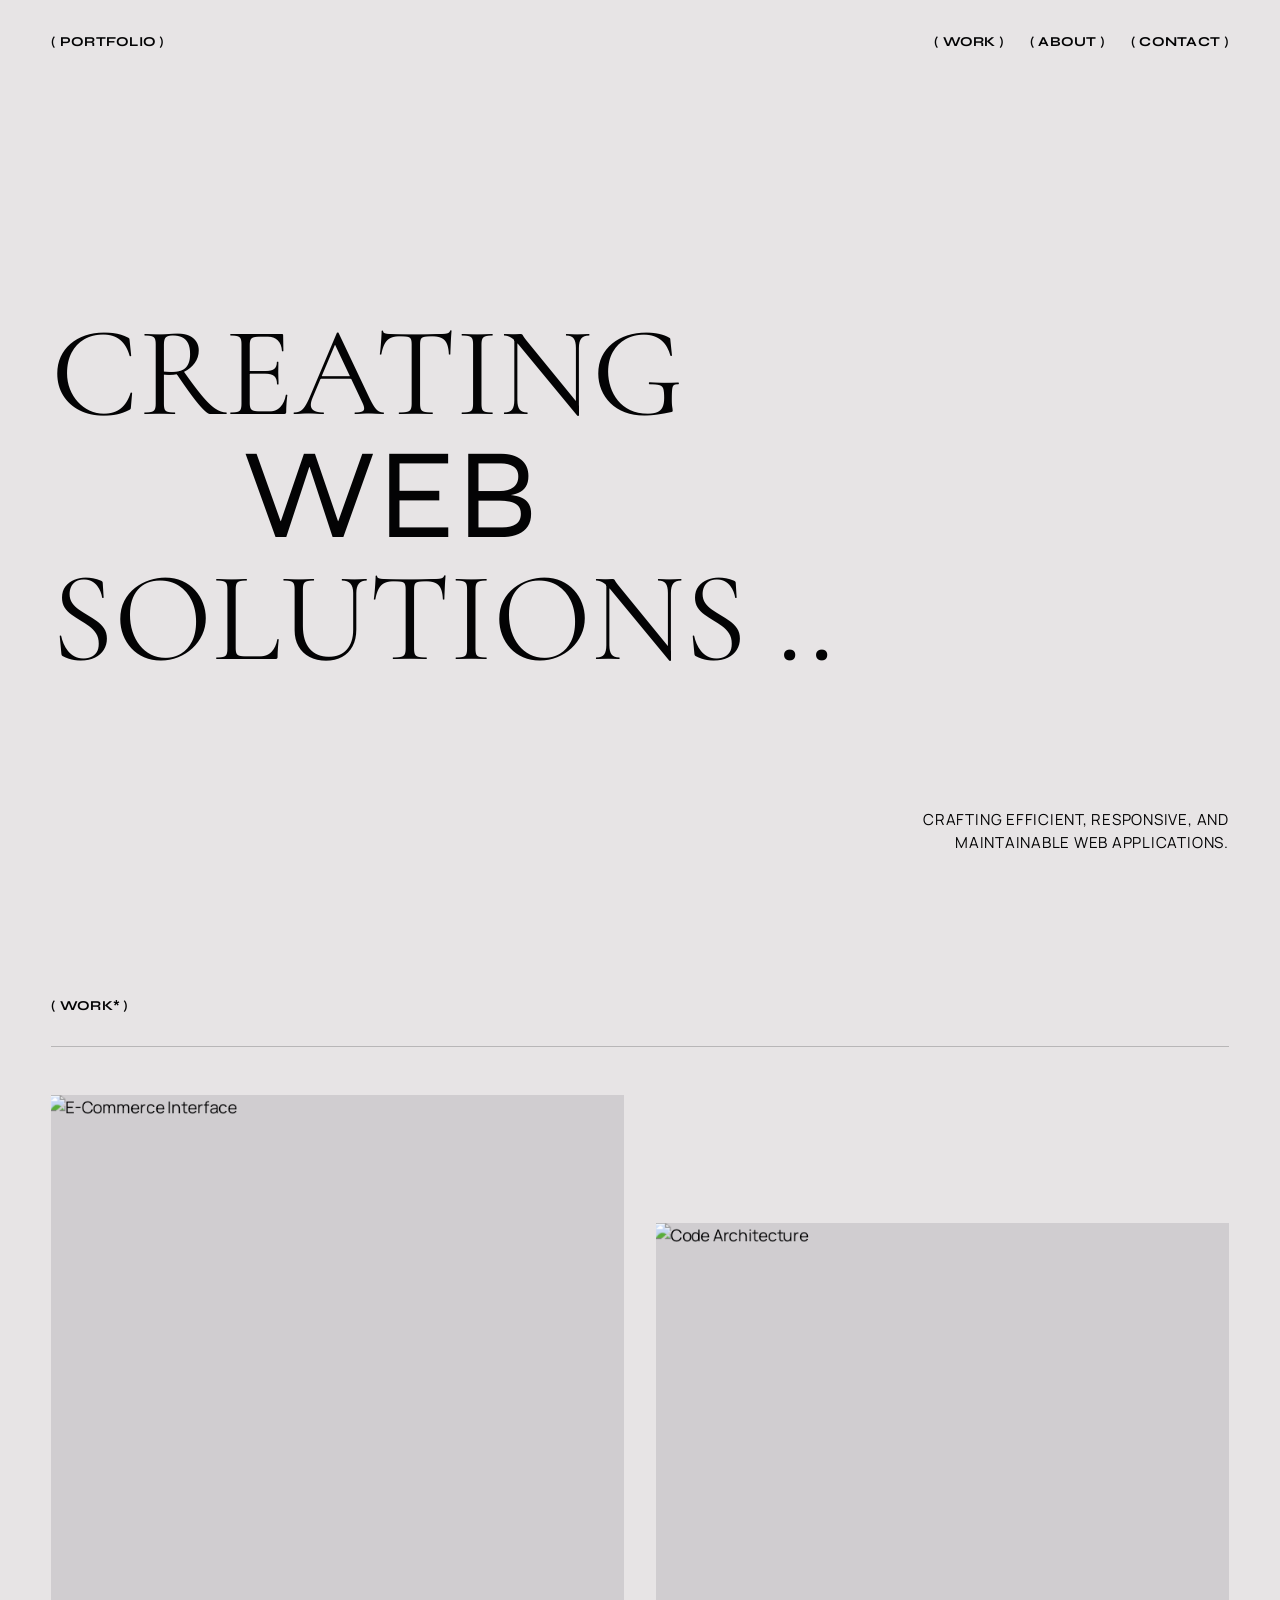
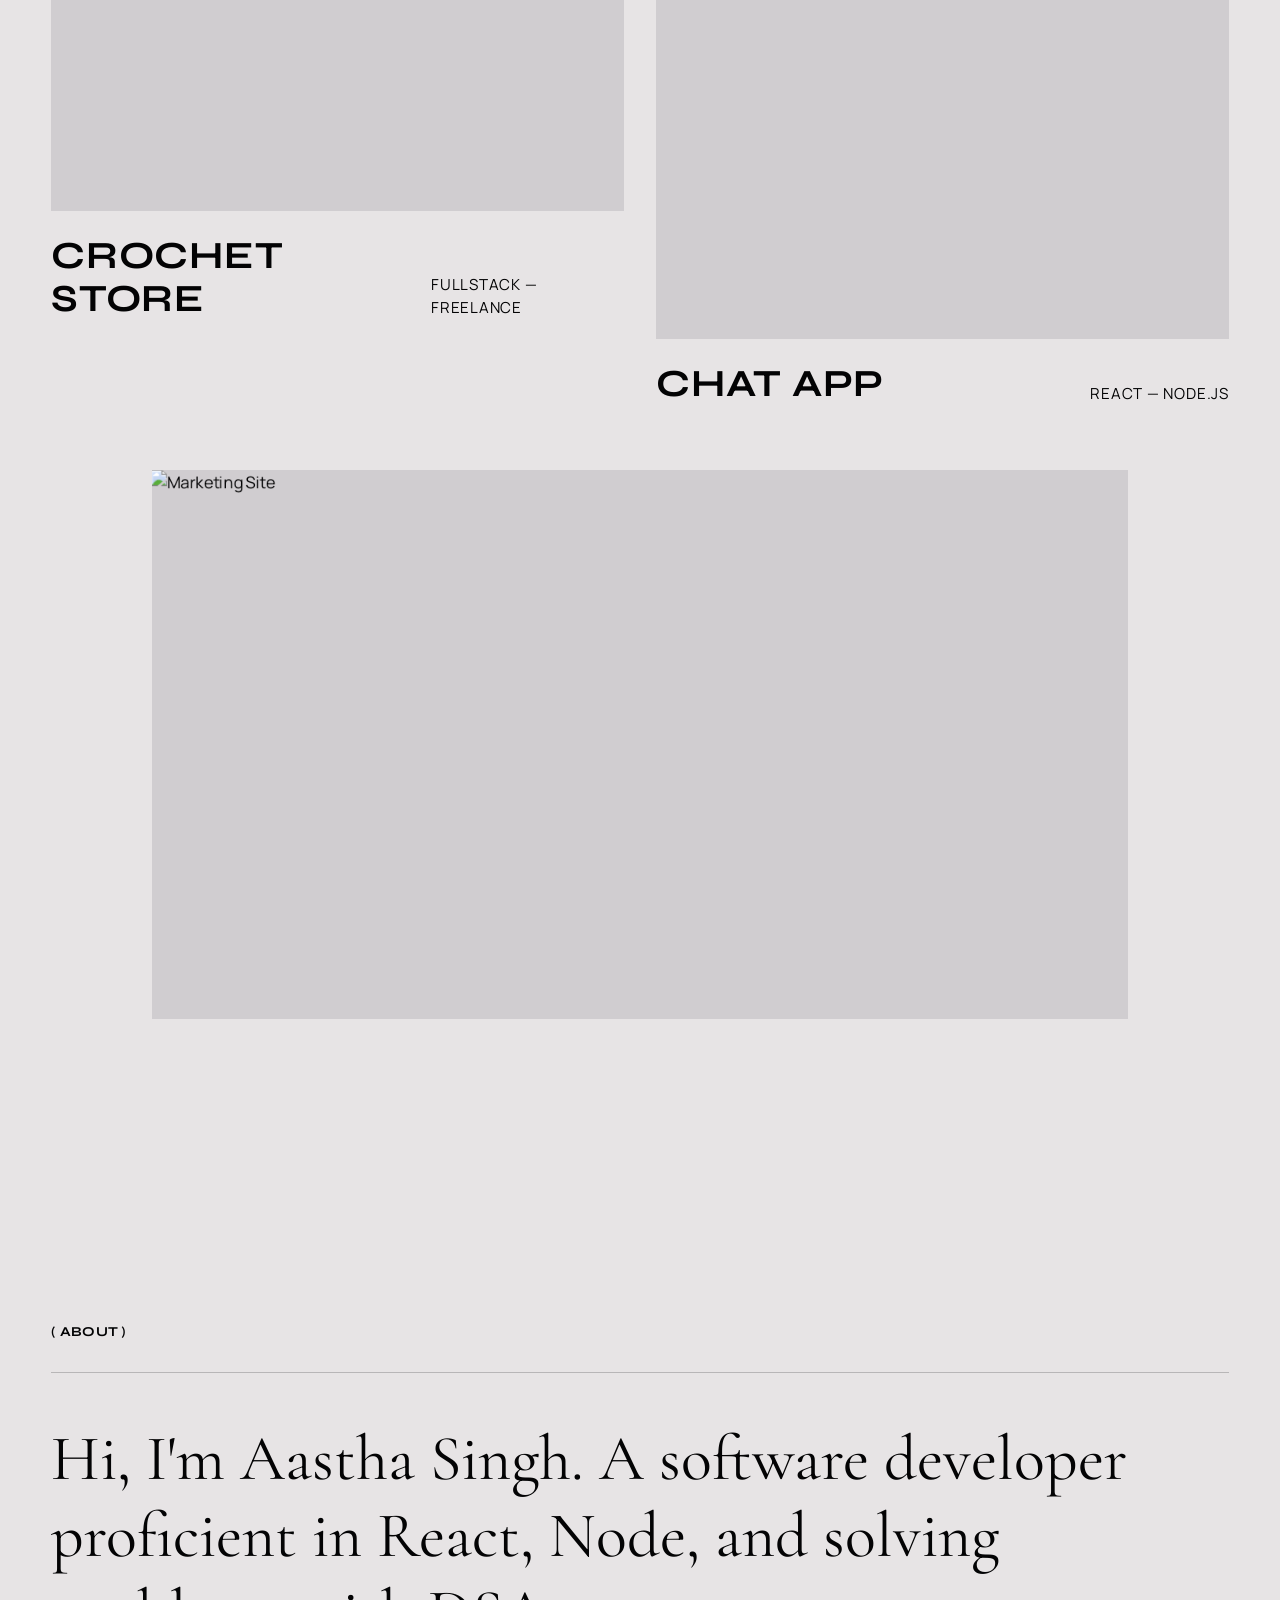
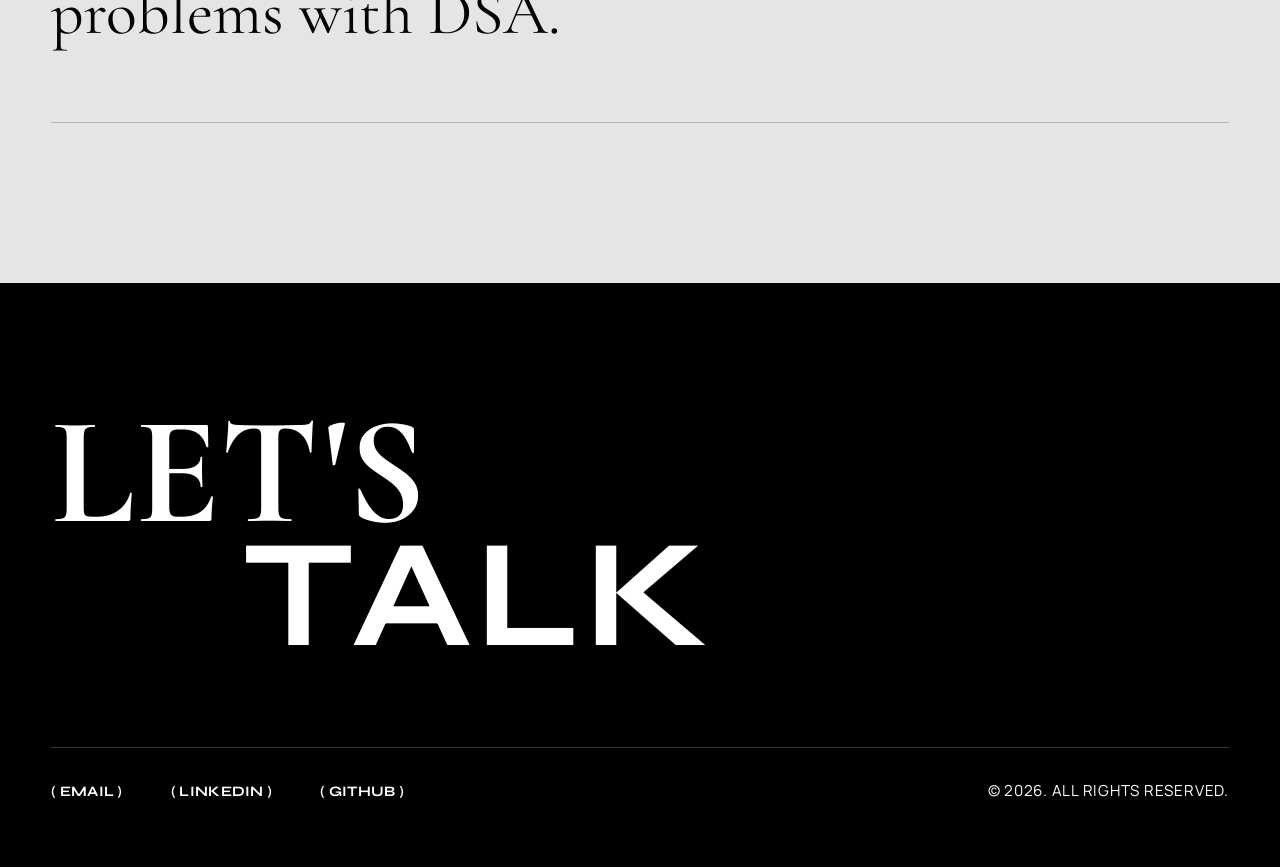
==== index.html @ 46fe4747 "initial commit" ====
<!DOCTYPE html>
<html lang="en">
<head>
    <meta charset="UTF-8">
    <meta name="viewport" content="width=device-width, initial-scale=1.0">
    <meta name="description" content="A premium, robust portfolio experience">
    <title>Portfolio | Premium Design</title>
    <!-- Google Fonts: Curated to match the editorial references -->
    <link rel="preconnect" href="https://fonts.googleapis.com">
    <link rel="preconnect" href="https://fonts.gstatic.com" crossorigin>
    <link href="https://fonts.googleapis.com/css2?family=Cormorant+Garamond:ital,wght@0,400;0,600;1,400&family=Manrope:wght@300;400;500&family=Syne:wght@600;700;800&display=swap" rel="stylesheet">
    <!-- Main Styles -->
    <link rel="stylesheet" href="styles.css">
</head>
<body>
    <!-- Hover Background Video -->
    <video class="hover-video" src="Background.mp4" autoplay loop muted playsinline></video>

    <!-- Splash Screen Animation -->
    <div class="splash-screen" id="splash">
        <div class="splash-logo"></div>
    </div>
    
    <div class="smooth-scroll-wrapper">
        <header class="navbar">
            <a href="#" class="nav-brand sans">( PORTFOLIO )</a>
            <nav class="nav-links">
                <a href="#work" class="nav-link sans">( WORK )</a>
                <a href="#about" class="nav-link sans">( ABOUT )</a>
                <a href="#contact" class="nav-link sans">( CONTACT )</a>
            </nav>
        </header>

        <main>
            <!-- Hero Section -->
            <section class="hero section">
                <h1 class="hero-title">
                    <span class="clip-container"><span class="clip-up serif">CREATING</span></span>
                    <span class="clip-container indent"><span class="clip-up sans">WEB</span></span>
                    <span class="clip-container"><span class="clip-up serif">SOLUTIONS ..</span></span>
                </h1>
                <div class="hero-sub clip-container">
                    <p class="clip-up body-text">CRAFTING EFFICIENT, RESPONSIVE, AND MAINTAINABLE WEB APPLICATIONS.</p>
                </div>
            </section>

            <!-- Work Section -->
            <section id="work" class="section work">
                <div class="section-top border-bottom">
                    <div class="section-label sans clip-container"><span class="clip-up">( WORK* )</span></div>
                </div>
                
                <div class="projects-grid">
                    <!-- Project 1 -->
                    <article class="project-card">
                        <div class="project-img-wrapper zoom-container">
                            <img src="https://images.unsplash.com/photo-1498050108023-c5249f4df085?auto=format&fit=crop&q=80&w=1200" alt="E-Commerce Interface" class="zoom-image">
                        </div>
                        <div class="project-info">
                            <h3 class="project-title sans clip-container"><span class="clip-up">CROCHET STORE</span></h3>
                            <p class="project-roles body-text clip-container"><span class="clip-up">FULLSTACK — FREELANCE</span></p>
                        </div>
                    </article>
                    
                    <!-- Project 2 -->
                    <article class="project-card offset">
                        <div class="project-img-wrapper zoom-container">
                            <img src="https://images.unsplash.com/photo-1555066931-4365d14bab8c?auto=format&fit=crop&q=80&w=1200" alt="Code Architecture" class="zoom-image">
                        </div>
                        <div class="project-info">
                            <h3 class="project-title sans clip-container"><span class="clip-up">CHAT APP</span></h3>
                            <p class="project-roles body-text clip-container"><span class="clip-up">REACT — NODE.JS</span></p>
                        </div>
                    </article>

                    <!-- Project 3 -->
                    <article class="project-card full-width">
                        <div class="project-img-wrapper zoom-container">
                            <img src="https://images.unsplash.com/photo-1517694712202-14dd9538aa97?auto=format&fit=crop&q=80&w=2000" alt="Marketing Site" class="zoom-image">
                        </div>
                        <div class="project-info">
                            <h3 class="project-title sans clip-container"><span class="clip-up">DSA VISUALIZER</span></h3>
                            <p class="project-roles body-text clip-container"><span class="clip-up">REACT — ALGORITHMS</span></p>
                        </div>
                    </article>
                </div>
            </section>
            
            <!-- About Section -->
            <section id="about" class="section about">
                <div class="section-top border-bottom">
                    <div class="section-label sans clip-container"><span class="clip-up">( ABOUT )</span></div>
                </div>
                <div class="about-content">
                    <div class="clip-container" style="display: block; overflow: hidden; max-width: 100%;">
                        <h2 class="about-text serif clip-up" style="display: block; line-height: 1.2; padding-right: 0.1em; padding-bottom: 0.1em; box-sizing: content-box;">
                            Hi, I'm Aastha Singh. A software developer proficient in React, Node, and solving problems with DSA.
                        </h2>
                    </div>
                    <hr class="split-line">
                </div>
            </section>
        </main>

        <!-- Footer Section -->
        <footer id="contact" class="footer">
            <div class="footer-top">
                <h2 class="footer-title serif clip-container">
                    <span class="clip-up">LET'S</span>
                </h2>
                <h2 class="footer-title sans indent clip-container">
                    <span class="clip-up">TALK</span>
                </h2>
            </div>
            
            <div class="footer-bottom">
                <div class="footer-links">
                    <a href="mailto:singhaastha456@gmail.com" class="footer-link sans">( EMAIL )</a>
                    <a href="https://linkedin.com/in/aastha70203" class="footer-link sans">( LINKEDIN )</a>
                    <a href="https://github.com/aastha70203" class="footer-link sans">( GITHUB )</a>
                </div>
                <p class="footer-copy body-text">© 2026. ALL RIGHTS RESERVED.</p>
            </div>
        </footer>
    </div>

    <!-- Main JavaScript -->
    <script src="script.js"></script>
</body>
</html>
---- styles.css ----
/* ---------- DESIGN SYSTEM & TOKENS ---------- */
:root {
    /* Colors */
    --bg-primary: #E7E4E5;    /* Warm off-white */
    --fg-primary: #030304;    /* Nearly black */
    --bg-contrast: #000000;   /* Pure black for splash and footer */
    --fg-contrast: #FFFFFF;   /* Pure white */
    --border-color: rgba(3, 3, 4, 0.2);
    --border-light: rgba(255, 255, 255, 0.2);

    /* Fonts */
    --font-serif: 'Cormorant Garamond', serif;
    --font-sans: 'Syne', sans-serif;
    --font-body: 'Manrope', sans-serif;

    /* Timing */
    --ease-out-expo: cubic-bezier(0.16, 1, 0.3, 1);
    --ease-in-out-cubic: cubic-bezier(0.65, 0, 0.35, 1);
    
    /* Layout */
    --padding-global: 4vw;
}

/* ---------- RESET & BASE ---------- */
* {
    margin: 0;
    padding: 0;
    box-sizing: border-box;
}

body {
    background-color: var(--bg-primary);
    color: var(--fg-primary);
    font-family: var(--font-body);
    font-size: 16px;
    line-height: 1.5;
    overflow-x: hidden;
    -webkit-font-smoothing: antialiased;
    -moz-osx-font-smoothing: grayscale;
    transition: background-color 0.6s var(--ease-out-expo), color 0.6s var(--ease-out-expo);
}

/* Dark Mode interaction on Hero hover */
body.is-hovering-hero {
    background-color: var(--bg-contrast);
    color: var(--fg-contrast);
}

.hover-video {
    position: fixed;
    top: 0;
    left: 0;
    width: 100vw;
    height: 100vh;
    object-fit: cover;
    z-index: 0;
    opacity: 0;
    transition: opacity 0.4s var(--ease-out-expo);
    pointer-events: none;
}

body.is-hovering-hero .hover-video {
    opacity: 0.6;
}

.smooth-scroll-wrapper {
    position: relative;
    z-index: 10;
}

/* Typography Classes */
.serif { font-family: var(--font-serif); }
.sans { font-family: var(--font-sans); text-transform: uppercase; letter-spacing: 0.02em; }
.body-text { font-family: var(--font-body); font-weight: 400; font-size: 0.95rem; text-transform: uppercase; letter-spacing: 0.05em; }

a {
    color: inherit;
    text-decoration: none;
    transition: opacity 0.3s var(--ease-out-expo);
}

a:hover {
    opacity: 0.6;
}

/* ---------- UTILITIES ---------- */
.section {
    padding: 6rem var(--padding-global);
}

.border-bottom {
    border-bottom: 1px solid var(--border-color);
    padding-bottom: 1.5rem;
    margin-bottom: 3rem;
}

.indent {
    margin-left: 15vw;
}

/* ---------- SPLASH SCREEN ---------- */
.splash-screen {
    position: fixed;
    top: 0; left: 0; width: 100%; height: 100vh;
    background-color: var(--bg-contrast);
    z-index: 9999;
    display: flex;
    justify-content: center;
    align-items: center;
    transition: transform 1.2s var(--ease-in-out-cubic);
}

.splash-screen.is-hidden {
    transform: translateY(-100%);
}

.splash-logo {
    width: 80px;
    height: 80px;
    border: 2px solid var(--fg-contrast);
    border-radius: 50%;
    animation: rotate 2s linear infinite;
    opacity: 0.5;
}

@keyframes rotate {
    0% { transform: scale(0.9) rotate(0deg); }
    50% { transform: scale(1.1) rotate(180deg); }
    100% { transform: scale(0.9) rotate(360deg); }
}


/* ---------- NAVIGATION ---------- */
.navbar {
    position: fixed;
    top: 0; left: 0; width: 100%;
    padding: 2rem var(--padding-global);
    display: flex;
    justify-content: space-between;
    align-items: center;
    z-index: 100;
    color: var(--fg-primary);
    transition: color 0.6s var(--ease-out-expo);
}

body.is-hovering-hero .navbar {
    color: var(--fg-contrast);
}

.nav-links {
    display: flex;
    gap: 2vw;
}

.nav-link, .nav-brand {
    font-size: 0.85rem;
    font-weight: 700;
}


/* ---------- HERO SECTION ---------- */
.hero {
    min-height: 100vh;
    display: flex;
    flex-direction: column;
    justify-content: center;
    padding-top: 20vh;
    position: relative;
}

.hero-title {
    font-size: clamp(3rem, 10vw, 9rem);
    line-height: 0.9;
    font-weight: 400;
    display: flex;
    flex-direction: column;
}

.hero .hero-sub {
    position: absolute;
    bottom: 5vh;
    right: var(--padding-global);
    max-width: 350px;
    text-align: right;
}

/* ---------- WORK SECTION ---------- */
.section-label {
    font-size: 0.85rem;
    font-weight: 700;
}

.projects-grid {
    display: grid;
    grid-template-columns: repeat(12, 1fr);
    gap: 4rem 2rem;
}

.project-card {
    grid-column: span 12;
}

@media (min-width: 768px) {
    .project-card { grid-column: span 6; }
    .project-card.offset { grid-column: 7 / -1; margin-top: 8rem; }
    .project-card.full-width { grid-column: 2 / -2; }
}

.project-img-wrapper {
    width: 100%;
    overflow: hidden;
    margin-bottom: 1.5rem;
    aspect-ratio: 4/5;
}

.project-card.full-width .project-img-wrapper {
    aspect-ratio: 16/9;
}

.project-info {
    display: flex;
    justify-content: space-between;
    align-items: flex-end;
}

.project-title {
    font-size: clamp(1.5rem, 3vw, 2.5rem);
    font-weight: 700;
    line-height: 1.1;
}

/* ---------- ABOUT SECTION ---------- */
.about {
    margin-top: 5vh;
}

.about-text {
    font-size: clamp(2rem, 5vw, 4.5rem);
    line-height: 1.1;
    font-weight: 400;
}

.split-line {
    border: none;
    border-top: 1px solid var(--border-color);
    margin: 4rem 0;
}


/* ---------- FOOTER SECTION ---------- */
.footer {
    background-color: var(--bg-contrast);
    color: var(--fg-contrast);
    padding: 8rem var(--padding-global) 4rem var(--padding-global);
    display: flex;
    flex-direction: column;
    gap: 10vh;
}

.footer-top {
    display: flex;
    flex-direction: column;
}

.footer-title {
    font-size: clamp(4rem, 12vw, 12rem);
    line-height: 0.8;
}

.footer-bottom {
    display: flex;
    justify-content: space-between;
    align-items: flex-end;
    border-top: 1px solid var(--border-light);
    padding-top: 2rem;
}

.footer-links {
    display: flex;
    flex-direction: column;
    gap: 1rem;
}

.footer-link {
    font-weight: 700;
    font-size: 0.9rem;
}

@media (min-width: 768px) {
    .footer-links { flex-direction: row; gap: 3rem; }
}


/* ---------- ANIMATIONS & TRANSITIONS (CLIP UP & ZOOM) ---------- */

/* Container masking for text reveal */
.clip-container {
    overflow: hidden;
    position: relative;
    display: inline-block;
}

/* The element that transforms up */
.clip-up {
    display: inline-block;
    transform: translateY(110%) rotate(2deg);
    transform-origin: top left;
    transition: transform 1s var(--ease-out-expo), opacity 1s var(--ease-out-expo);
    opacity: 0;
}

.clip-container.is-visible .clip-up,
.is-visible .clip-up {
    transform: translateY(0) rotate(0);
    opacity: 1;
}

/* Staggering delays for grouped clip-ups */
.clip-container:nth-child(2) .clip-up { transition-delay: 0.1s; }
.clip-container:nth-child(3) .clip-up { transition-delay: 0.2s; }
.clip-container:nth-child(4) .clip-up { transition-delay: 0.3s; }

/* Zoom wrapper for images */
.zoom-container {
    overflow: hidden;
    background-color: #d0cdd0;
}

.zoom-image {
    width: 100%;
    height: 100%;
    object-fit: cover;
    transform: scale(1.3);
    transition: transform 1.5s var(--ease-out-expo);
    will-change: transform;
}

.zoom-container.is-visible .zoom-image {
    transform: scale(1.02); /* Slight scale remains */
}

/* Hover effects */
.project-card:hover .zoom-image {
    transform: scale(1.08);
}
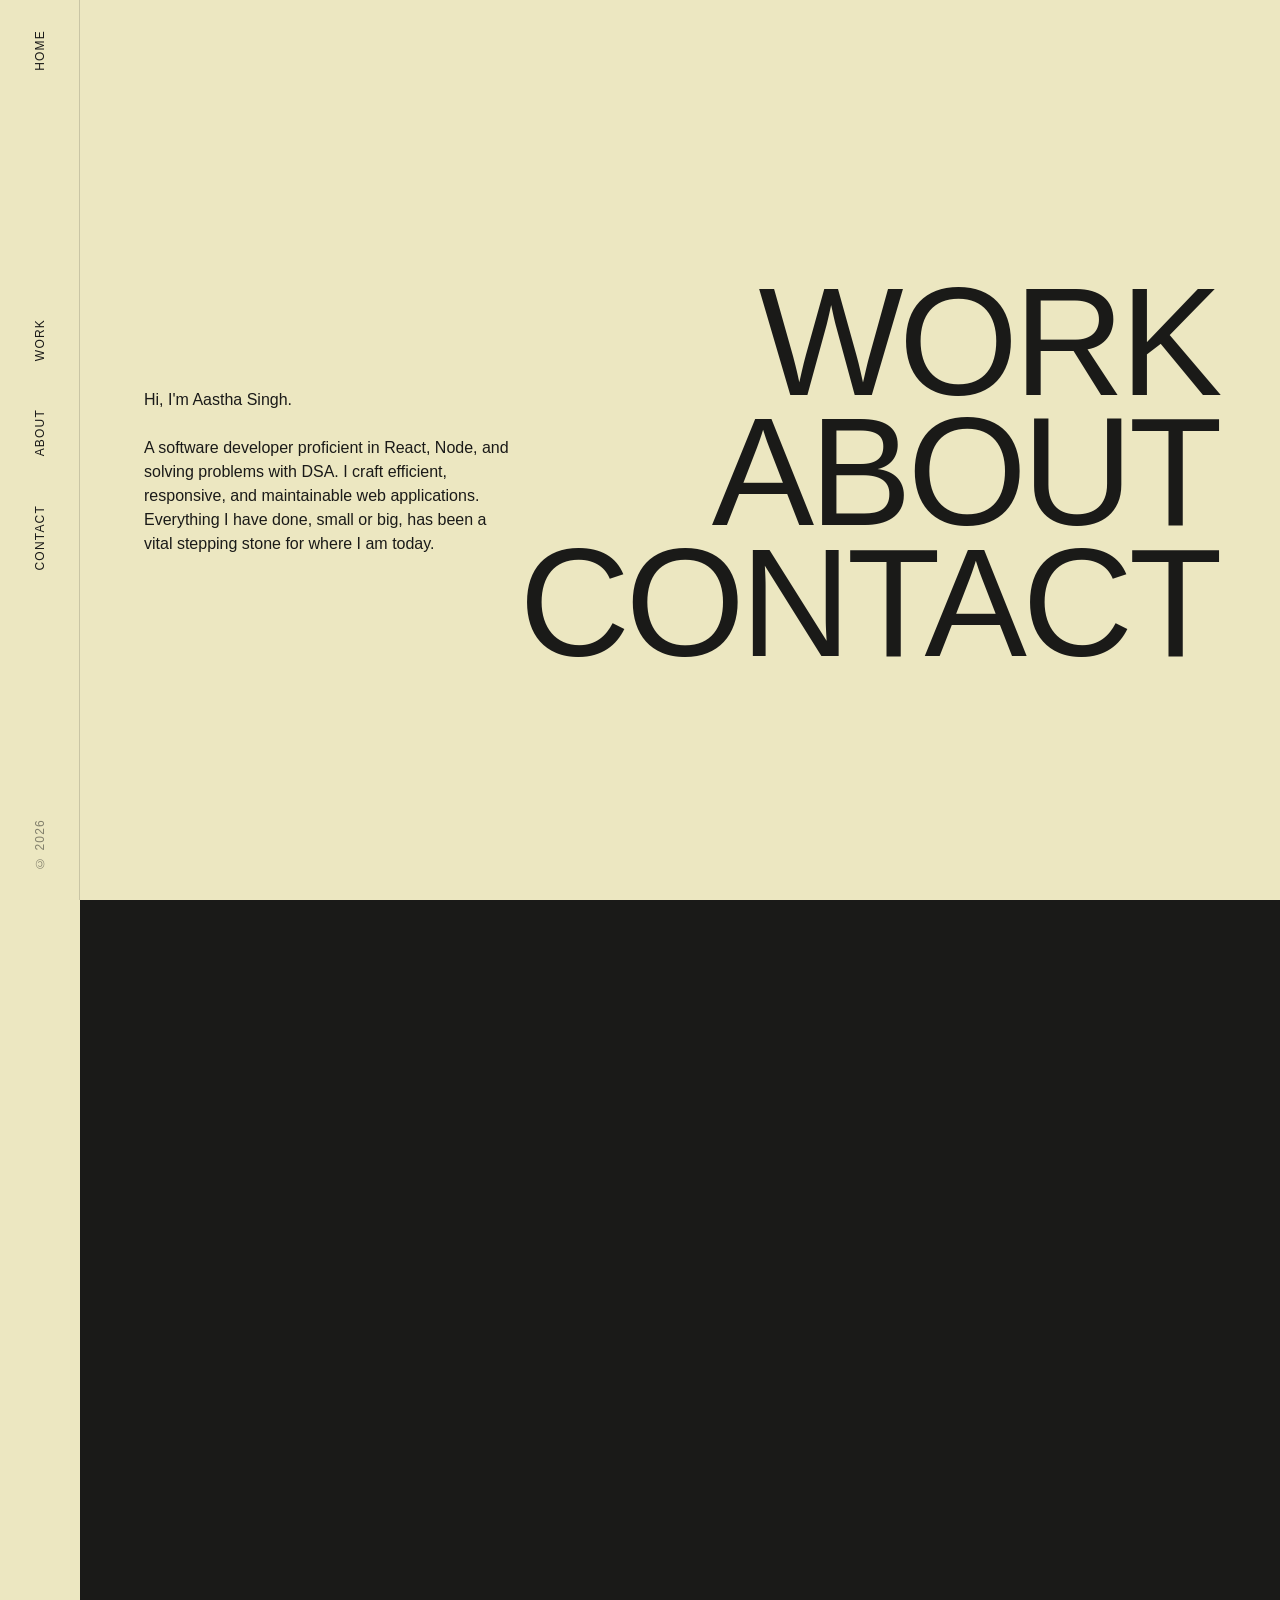
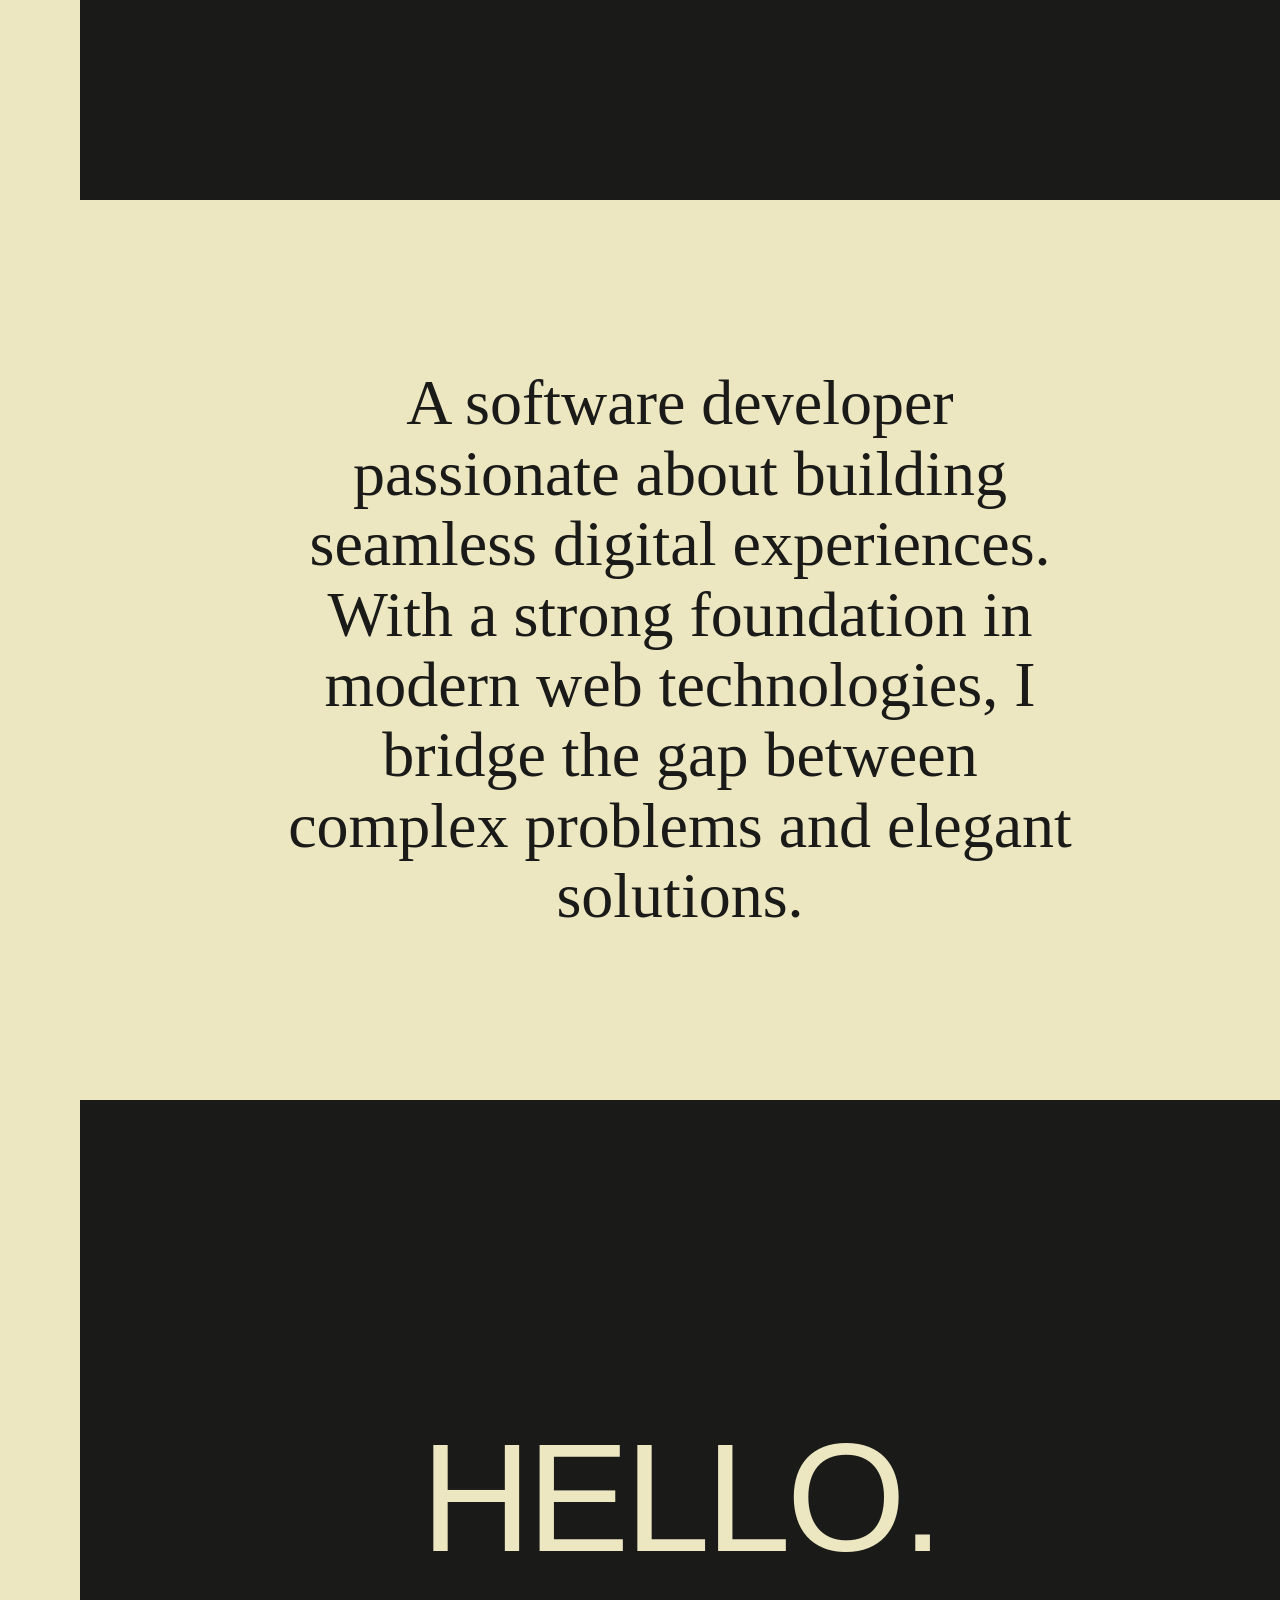
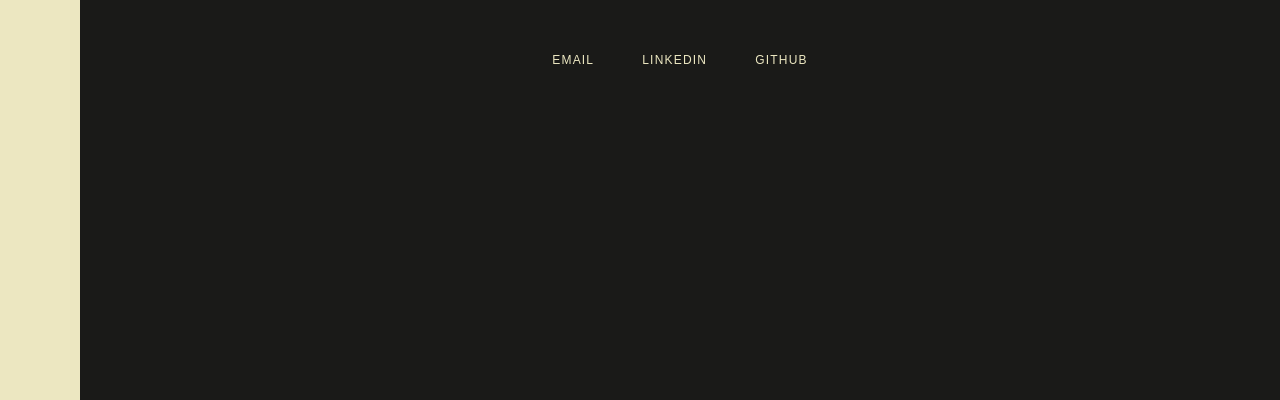
==== commit 3e179349: "entire ui/ux change" ====
--- a/index.html
+++ b/index.html
@@ -3,125 +3,108 @@
 <head>
     <meta charset="UTF-8">
     <meta name="viewport" content="width=device-width, initial-scale=1.0">
-    <meta name="description" content="A premium, robust portfolio experience">
-    <title>Portfolio | Premium Design</title>
-    <!-- Google Fonts: Curated to match the editorial references -->
-    <link rel="preconnect" href="https://fonts.googleapis.com">
-    <link rel="preconnect" href="https://fonts.gstatic.com" crossorigin>
-    <link href="https://fonts.googleapis.com/css2?family=Cormorant+Garamond:ital,wght@0,400;0,600;1,400&family=Manrope:wght@300;400;500&family=Syne:wght@600;700;800&display=swap" rel="stylesheet">
-    <!-- Main Styles -->
+    <meta name="description" content="Portfolio of Aastha Singh">
+    <title>Aastha Singh | Portfolio</title>
     <link rel="stylesheet" href="styles.css">
 </head>
 <body>
-    <!-- Hover Background Video -->
-    <video class="hover-video" src="Background.mp4" autoplay loop muted playsinline></video>
 
-    <!-- Splash Screen Animation -->
-    <div class="splash-screen" id="splash">
-        <div class="splash-logo"></div>
-    </div>
-    
-    <div class="smooth-scroll-wrapper">
-        <header class="navbar">
-            <a href="#" class="nav-brand sans">( PORTFOLIO )</a>
-            <nav class="nav-links">
-                <a href="#work" class="nav-link sans">( WORK )</a>
-                <a href="#about" class="nav-link sans">( ABOUT )</a>
-                <a href="#contact" class="nav-link sans">( CONTACT )</a>
-            </nav>
-        </header>
+    <!-- Persistent Vertical Sidebar -->
+    <aside class="sidebar">
+        <div class="sidebar-brand text-sans text-sub">
+            <a href="index.html">HOME</a>
+        </div>
+        <nav class="sidebar-nav">
+            <a href="#work" class="sidebar-link text-sans text-sub">WORK</a>
+            <a href="#about" class="sidebar-link text-sans text-sub">ABOUT</a>
+            <a href="#contact" class="sidebar-link text-sans text-sub">CONTACT</a>
+        </nav>
+        <div class="sidebar-bottom text-sans text-sub">
+            © 2026
+        </div>
+    </aside>
 
-        <main>
-            <!-- Hero Section -->
-            <section class="hero section">
-                <h1 class="hero-title">
-                    <span class="clip-container"><span class="clip-up serif">CREATING</span></span>
-                    <span class="clip-container indent"><span class="clip-up sans">WEB</span></span>
-                    <span class="clip-container"><span class="clip-up serif">SOLUTIONS ..</span></span>
-                </h1>
-                <div class="hero-sub clip-container">
-                    <p class="clip-up body-text">CRAFTING EFFICIENT, RESPONSIVE, AND MAINTAINABLE WEB APPLICATIONS.</p>
+    <!-- Main Content wrapper -->
+    <div class="main-content">
+        
+        <!-- Intro Hero Section -->
+        <main id="home" class="section">
+            <div class="split-layout">
+                <div class="split-left">
+                    <p class="text-sans text-body animate-enter delay-3">
+                        Hi, I'm Aastha Singh.<br><br>
+                        A software developer proficient in React, Node, and solving problems with DSA. I craft efficient, responsive, and maintainable web applications. Everything I have done, small or big, has been a vital stepping stone for where I am today.
+                    </p>
                 </div>
-            </section>
-
-            <!-- Work Section -->
-            <section id="work" class="section work">
-                <div class="section-top border-bottom">
-                    <div class="section-label sans clip-container"><span class="clip-up">( WORK* )</span></div>
+                <div class="split-right">
+                    <!-- Nav links as huge serif words with italic hover effect -->
+                    <a href="#work" class="hover-italic-container text-serif text-massive animate-enter">
+                        <span class="italic-target">WORK</span>
+                    </a>
+                    <a href="#about" class="hover-italic-container text-serif text-massive animate-enter delay-1">
+                        <span class="italic-target">ABOUT</span>
+                    </a>
+                    <a href="#contact" class="hover-italic-container text-serif text-massive animate-enter delay-2">
+                        <span class="italic-target">CONTACT</span>
+                    </a>
                 </div>
-                
-                <div class="projects-grid">
-                    <!-- Project 1 -->
-                    <article class="project-card">
-                        <div class="project-img-wrapper zoom-container">
-                            <img src="https://images.unsplash.com/photo-1498050108023-c5249f4df085?auto=format&fit=crop&q=80&w=1200" alt="E-Commerce Interface" class="zoom-image">
-                        </div>
-                        <div class="project-info">
-                            <h3 class="project-title sans clip-container"><span class="clip-up">CROCHET STORE</span></h3>
-                            <p class="project-roles body-text clip-container"><span class="clip-up">FULLSTACK — FREELANCE</span></p>
-                        </div>
-                    </article>
-                    
-                    <!-- Project 2 -->
-                    <article class="project-card offset">
-                        <div class="project-img-wrapper zoom-container">
-                            <img src="https://images.unsplash.com/photo-1555066931-4365d14bab8c?auto=format&fit=crop&q=80&w=1200" alt="Code Architecture" class="zoom-image">
-                        </div>
-                        <div class="project-info">
-                            <h3 class="project-title sans clip-container"><span class="clip-up">CHAT APP</span></h3>
-                            <p class="project-roles body-text clip-container"><span class="clip-up">REACT — NODE.JS</span></p>
-                        </div>
-                    </article>
-
-                    <!-- Project 3 -->
-                    <article class="project-card full-width">
-                        <div class="project-img-wrapper zoom-container">
-                            <img src="https://images.unsplash.com/photo-1517694712202-14dd9538aa97?auto=format&fit=crop&q=80&w=2000" alt="Marketing Site" class="zoom-image">
-                        </div>
-                        <div class="project-info">
-                            <h3 class="project-title sans clip-container"><span class="clip-up">DSA VISUALIZER</span></h3>
-                            <p class="project-roles body-text clip-container"><span class="clip-up">REACT — ALGORITHMS</span></p>
-                        </div>
-                    </article>
-                </div>
-            </section>
-            
-            <!-- About Section -->
-            <section id="about" class="section about">
-                <div class="section-top border-bottom">
-                    <div class="section-label sans clip-container"><span class="clip-up">( ABOUT )</span></div>
-                </div>
-                <div class="about-content">
-                    <div class="clip-container" style="display: block; overflow: hidden; max-width: 100%;">
-                        <h2 class="about-text serif clip-up" style="display: block; line-height: 1.2; padding-right: 0.1em; padding-bottom: 0.1em; box-sizing: content-box;">
-                            Hi, I'm Aastha Singh. A software developer proficient in React, Node, and solving problems with DSA.
-                        </h2>
-                    </div>
-                    <hr class="split-line">
-                </div>
-            </section>
+            </div>
         </main>
 
-        <!-- Footer Section -->
-        <footer id="contact" class="footer">
-            <div class="footer-top">
-                <h2 class="footer-title serif clip-container">
-                    <span class="clip-up">LET'S</span>
-                </h2>
-                <h2 class="footer-title sans indent clip-container">
-                    <span class="clip-up">TALK</span>
-                </h2>
+        <!-- Work Gallery Section (Dark ModeTriggered here via simple JS in future, or styling) -->
+        <section id="work" class="section" style="background-color: var(--bg-dark); color: var(--fg-dark);">
+            <div class="project-list">
+                
+                <article class="project-item">
+                    <a href="chat-app.html" class="project-title-link hover-italic-container">
+                        <span class="text-serif text-large italic-target">CHAT APP</span>
+                        <span class="text-sans text-sub">— REACT REAL-TIME</span>
+                    </a>
+                </article>
+
+                <article class="project-item">
+                    <a href="weather-app.html" class="project-title-link hover-italic-container">
+                        <span class="text-serif text-large italic-target">WEATHER APP</span>
+                        <span class="text-sans text-sub">— API FORECAST</span>
+                    </a>
+                </article>
+
+                <article class="project-item">
+                    <a href="dsa-visualizer.html" class="project-title-link hover-italic-container">
+                        <span class="text-serif text-large italic-target">DSA VISUALIZER</span>
+                        <span class="text-sans text-sub">— ALGORITHMS UI</span>
+                    </a>
+                </article>
+
+                <article class="project-item">
+                    <a href="ecommerce.html" class="project-title-link hover-italic-container">
+                        <span class="text-serif text-large italic-target">ECOMMERCE</span>
+                        <span class="text-sans text-sub">— FULLSTACK PORTAL</span>
+                    </a>
+                </article>
+
             </div>
-            
-            <div class="footer-bottom">
-                <div class="footer-links">
-                    <a href="mailto:singhaastha456@gmail.com" class="footer-link sans">( EMAIL )</a>
-                    <a href="https://linkedin.com/in/aastha70203" class="footer-link sans">( LINKEDIN )</a>
-                    <a href="https://github.com/aastha70203" class="footer-link sans">( GITHUB )</a>
-                </div>
-                <p class="footer-copy body-text">© 2026. ALL RIGHTS RESERVED.</p>
-            </div>
-        </footer>
+        </section>
+
+        <!-- About Section -->
+        <section id="about" class="section">
+             <div style="font-size: clamp(2rem, 5vw, 4.5rem); line-height: 1.1; font-family: var(--font-serif); max-width: 800px; margin: 0 auto; text-align: center;">
+                 A software developer passionate about building seamless digital experiences. With a strong foundation in modern web technologies, I bridge the gap between complex problems and elegant solutions.
+             </div>
+        </section>
+
+        <!-- Contact Section -->
+        <section id="contact" class="section trigger-on-scroll" style="background-color: var(--bg-dark); color: var(--fg-dark); text-align: center;">
+             <h2 class="text-serif text-massive mask-wrapper scroll-anim" style="display: block; margin-bottom: 5vh;">
+                  <span class="mask-content hover-italic-container"><span class="italic-target">HELLO.</span></span>
+             </h2>
+             <div style="display: flex; gap: 3rem; justify-content: center; margin-top: 5vh;">
+                 <a href="mailto:singhaastha456@gmail.com" class="text-sans text-sub hover-italic-container fade-up scroll-anim delay-1"><span class="italic-target">EMAIL</span></a>
+                 <a href="https://www.linkedin.com/in/aastha70203/" target="_blank" class="text-sans text-sub hover-italic-container fade-up scroll-anim delay-2"><span class="italic-target">LINKEDIN</span></a>
+                 <a href="https://github.com/aastha70203/" target="_blank" class="text-sans text-sub hover-italic-container fade-up scroll-anim delay-3"><span class="italic-target">GITHUB</span></a>
+             </div>
+        </section>
+
     </div>
 
     <!-- Main JavaScript -->
--- a/styles.css
+++ b/styles.css
@@ -1,27 +1,23 @@
-/* ---------- DESIGN SYSTEM & TOKENS ---------- */
+@import url('https://fonts.googleapis.com/css2?family=Cormorant+Garamond:ital,wght@0,300;0,400;0,500;0,600;0,700;1,300;1,400;1,500;1,600;1,700&family=Inter:wght@300;400;500;600&display=swap');
+
 :root {
-    /* Colors */
-    --bg-primary: #E7E4E5;    /* Warm off-white */
-    --fg-primary: #030304;    /* Nearly black */
-    --bg-contrast: #000000;   /* Pure black for splash and footer */
-    --fg-contrast: #FFFFFF;   /* Pure white */
-    --border-color: rgba(3, 3, 4, 0.2);
-    --border-light: rgba(255, 255, 255, 0.2);
-
-    /* Fonts */
-    --font-serif: 'Cormorant Garamond', serif;
-    --font-sans: 'Syne', sans-serif;
-    --font-body: 'Manrope', sans-serif;
-
-    /* Timing */
-    --ease-out-expo: cubic-bezier(0.16, 1, 0.3, 1);
-    --ease-in-out-cubic: cubic-bezier(0.65, 0, 0.35, 1);
+    /* Color Palette */
+    --bg-light: #ece7c1;
+    --fg-light: #1a1a18;
+    
+    --bg-dark: #1a1a18;
+    --fg-dark: #ece7c1;
+    
+    /* Typography */
+    --font-serif: 'Luimp', 'Luimp Bold', serif;
+    --font-sans: 'ITC Conduit', 'ITC Conduit Regular', sans-serif;
     
     /* Layout */
-    --padding-global: 4vw;
-}
-
-/* ---------- RESET & BASE ---------- */
+    --sidebar-width: 80px;
+    --ease-out: cubic-bezier(0.16, 1, 0.3, 1);
+}
+
+/* ---------- RESET ---------- */
 * {
     margin: 0;
     padding: 0;
@@ -29,317 +25,312 @@
 }
 
 body {
-    background-color: var(--bg-primary);
-    color: var(--fg-primary);
-    font-family: var(--font-body);
+    background-color: var(--bg-light);
+    color: var(--fg-light);
+    font-family: var(--font-sans);
     font-size: 16px;
-    line-height: 1.5;
-    overflow-x: hidden;
     -webkit-font-smoothing: antialiased;
     -moz-osx-font-smoothing: grayscale;
-    transition: background-color 0.6s var(--ease-out-expo), color 0.6s var(--ease-out-expo);
-}
-
-/* Dark Mode interaction on Hero hover */
-body.is-hovering-hero {
-    background-color: var(--bg-contrast);
-    color: var(--fg-contrast);
-}
-
-.hover-video {
+    transition: background-color 0.8s var(--ease-out), color 0.8s var(--ease-out);
+    overflow-x: hidden;
+    cursor: auto; /* Fallback */
+}
+
+/* Theme switching class */
+body.dark-mode {
+    background-color: var(--bg-dark);
+    color: var(--fg-dark);
+}
+
+/* ---------- TYPOGRAPHY UTILS ---------- */
+.font-serif { font-family: var(--font-serif); }
+.font-sans { font-family: var(--font-sans); }
+
+.text-massive {
+    font-size: clamp(3rem, 12vw, 14rem);
+    line-height: 0.85;
+    letter-spacing: -0.03em;
+    font-weight: 400;
+}
+
+.text-large {
+    font-size: clamp(2rem, 8vw, 6rem);
+    line-height: 0.9;
+    letter-spacing: -0.02em;
+    font-weight: 400;
+}
+
+.text-sub {
+    font-size: 0.75rem;
+    text-transform: uppercase;
+    letter-spacing: 0.1em;
+    font-weight: 500;
+}
+
+.text-body {
+    font-size: 1rem;
+    line-height: 1.5;
+    max-width: 45ch;
+    font-weight: 400;
+}
+
+/* The iconic italic hover effect */
+.hover-italic-container {
+    display: inline-block;
+    cursor: pointer;
+    text-decoration: none;
+    color: inherit;
+}
+
+/* Default state for the target characters */
+.hover-italic-container .italic-target {
+    font-weight: inheriting;
+    font-style: normal;
+    transition: font-style 0.3s ease, color 0.3s ease;
+}
+
+/* Hover state changes them to elegant italic */
+.hover-italic-container:hover .italic-target {
+    font-style: italic;
+    color: #888; /* Slight color shift, optional but elegant */
+}
+
+a {
+    text-decoration: none;
+    color: inherit;
+}
+
+/* ---------- SIDEBAR ---------- */
+.sidebar {
     position: fixed;
-    top: 0;
-    left: 0;
-    width: 100vw;
+    top: 0; left: 0;
+    width: var(--sidebar-width);
     height: 100vh;
-    object-fit: cover;
-    z-index: 0;
-    opacity: 0;
-    transition: opacity 0.4s var(--ease-out-expo);
-    pointer-events: none;
-}
-
-body.is-hovering-hero .hover-video {
-    opacity: 0.6;
-}
-
-.smooth-scroll-wrapper {
-    position: relative;
-    z-index: 10;
-}
-
-/* Typography Classes */
-.serif { font-family: var(--font-serif); }
-.sans { font-family: var(--font-sans); text-transform: uppercase; letter-spacing: 0.02em; }
-.body-text { font-family: var(--font-body); font-weight: 400; font-size: 0.95rem; text-transform: uppercase; letter-spacing: 0.05em; }
-
-a {
-    color: inherit;
-    text-decoration: none;
-    transition: opacity 0.3s var(--ease-out-expo);
-}
-
-a:hover {
-    opacity: 0.6;
-}
-
-/* ---------- UTILITIES ---------- */
-.section {
-    padding: 6rem var(--padding-global);
-}
-
-.border-bottom {
-    border-bottom: 1px solid var(--border-color);
-    padding-bottom: 1.5rem;
-    margin-bottom: 3rem;
-}
-
-.indent {
-    margin-left: 15vw;
-}
-
-/* ---------- SPLASH SCREEN ---------- */
-.splash-screen {
-    position: fixed;
-    top: 0; left: 0; width: 100%; height: 100vh;
-    background-color: var(--bg-contrast);
-    z-index: 9999;
-    display: flex;
-    justify-content: center;
-    align-items: center;
-    transition: transform 1.2s var(--ease-in-out-cubic);
-}
-
-.splash-screen.is-hidden {
-    transform: translateY(-100%);
-}
-
-.splash-logo {
-    width: 80px;
-    height: 80px;
-    border: 2px solid var(--fg-contrast);
-    border-radius: 50%;
-    animation: rotate 2s linear infinite;
-    opacity: 0.5;
-}
-
-@keyframes rotate {
-    0% { transform: scale(0.9) rotate(0deg); }
-    50% { transform: scale(1.1) rotate(180deg); }
-    100% { transform: scale(0.9) rotate(360deg); }
-}
-
-
-/* ---------- NAVIGATION ---------- */
-.navbar {
-    position: fixed;
-    top: 0; left: 0; width: 100%;
-    padding: 2rem var(--padding-global);
-    display: flex;
+    border-right: 1px solid rgba(13, 13, 13, 0.15);
+    display: flex;
+    flex-direction: column;
     justify-content: space-between;
     align-items: center;
-    z-index: 100;
-    color: var(--fg-primary);
-    transition: color 0.6s var(--ease-out-expo);
-}
-
-body.is-hovering-hero .navbar {
-    color: var(--fg-contrast);
-}
-
-.nav-links {
-    display: flex;
-    gap: 2vw;
-}
-
-.nav-link, .nav-brand {
-    font-size: 0.85rem;
-    font-weight: 700;
-}
-
-
-/* ---------- HERO SECTION ---------- */
-.hero {
+    padding: 30px 0;
+    z-index: 900;
+    transition: border-color 0.8s var(--ease-out);
+}
+
+body.dark-mode .sidebar {
+    border-right-color: rgba(227, 224, 215, 0.15);
+}
+
+.sidebar-brand {
+    writing-mode: vertical-rl;
+    transform: rotate(180deg);
+}
+
+.sidebar-nav {
+    display: flex;
+    flex-direction: column;
+    gap: 3rem;
+    align-items: center;
+}
+
+.sidebar-link {
+    writing-mode: vertical-rl;
+    transform: rotate(180deg);
+    transition: opacity 0.3s;
+}
+
+.sidebar-link:hover {
+    opacity: 0.5;
+}
+
+.sidebar-bottom {
+    writing-mode: vertical-rl;
+    transform: rotate(180deg);
+    opacity: 0.5;
+}
+
+/* ---------- LAYOUT GRID ---------- */
+.main-content {
+    margin-left: var(--sidebar-width);
+    display: flex;
+    flex-direction: column;
+    width: calc(100vw - var(--sidebar-width));
+}
+
+.section {
     min-height: 100vh;
+    padding: 8vw 5vw;
     display: flex;
     flex-direction: column;
     justify-content: center;
-    padding-top: 20vh;
+}
+
+/* Split layout for splash/Home */
+.split-layout {
+    display: flex;
+    justify-content: space-between;
+    align-items: center;
+    width: 100%;
+    margin-top: 5vh;
+}
+
+.split-left {
+    flex: 0 0 35%;
+}
+
+.split-right {
+    flex: 1;
+    display: flex;
+    flex-direction: column;
+    align-items: flex-end;
+    text-align: right;
+}
+
+/* Project Lists / Gallery */
+.project-list {
+    display: flex;
+    flex-direction: column;
+    width: 100%;
+}
+
+.project-item {
+    border-bottom: 1px solid rgba(13, 13, 13, 0.1);
+    padding: 2vw 0;
+    transition: border-color 0.8s var(--ease-out);
     position: relative;
 }
 
-.hero-title {
-    font-size: clamp(3rem, 10vw, 9rem);
-    line-height: 0.9;
-    font-weight: 400;
-    display: flex;
-    flex-direction: column;
-}
-
-.hero .hero-sub {
-    position: absolute;
-    bottom: 5vh;
-    right: var(--padding-global);
-    max-width: 350px;
-    text-align: right;
-}
-
-/* ---------- WORK SECTION ---------- */
-.section-label {
-    font-size: 0.85rem;
-    font-weight: 700;
-}
-
-.projects-grid {
-    display: grid;
-    grid-template-columns: repeat(12, 1fr);
-    gap: 4rem 2rem;
-}
-
-.project-card {
-    grid-column: span 12;
-}
-
-@media (min-width: 768px) {
-    .project-card { grid-column: span 6; }
-    .project-card.offset { grid-column: 7 / -1; margin-top: 8rem; }
-    .project-card.full-width { grid-column: 2 / -2; }
-}
-
-.project-img-wrapper {
+body.dark-mode .project-item {
+    border-bottom-color: rgba(227, 224, 215, 0.1);
+}
+
+.project-item:first-child {
+    border-top: 1px solid rgba(13, 13, 13, 0.1);
+}
+
+body.dark-mode .project-item:first-child {
+    border-top-color: rgba(227, 224, 215, 0.1);
+}
+
+.project-title-link {
+    display: flex;
+    justify-content: space-between;
+    align-items: center;
     width: 100%;
+}
+
+/* Project Detail Pages */
+.project-detail-header {
+    text-align: center;
+    padding: 10vh 5vw;
+}
+
+.project-images {
+    display: flex;
+    flex-direction: column;
+    gap: 10vh;
+    padding: 0 5vw 10vh 5vw;
+}
+
+.project-images img {
+    width: 100%;
+    height: auto;
+    object-fit: contain;
+}
+
+/* ---------- ANIMATIONS & TRANSITIONS ---------- */
+
+/* Page Loader / Transition Wipe */
+.page-transition-wipe {
+    position: fixed;
+    top: 100%; /* Start below the screen */
+    left: var(--sidebar-width);
+    width: calc(100vw - var(--sidebar-width));
+    height: 100vh;
+    background-color: var(--bg-dark); /* Default transition color */
+    z-index: 1000;
+    transition: transform 0.6s var(--ease-out);
+}
+
+.page-transition-wipe.is-active {
+    transform: translateY(-100%);
+}
+
+@media (max-width: 768px) {
+    .page-transition-wipe {
+        left: 0;
+        width: 100vw;
+    }
+}
+
+/* Entrance Blur Animations */
+.animate-enter {
+    opacity: 0;
+    filter: blur(10px);
+    transform: translateY(10px);
+    animation: blurEnter 0.8s var(--ease-out) forwards;
+}
+
+@keyframes blurEnter {
+    to {
+        opacity: 1;
+        filter: blur(0px);
+        transform: translateY(0);
+    }
+}
+
+/* Contact Page "Hello" Mask Reveal */
+.mask-wrapper {
     overflow: hidden;
-    margin-bottom: 1.5rem;
-    aspect-ratio: 4/5;
-}
-
-.project-card.full-width .project-img-wrapper {
-    aspect-ratio: 16/9;
-}
-
-.project-info {
-    display: flex;
-    justify-content: space-between;
-    align-items: flex-end;
-}
-
-.project-title {
-    font-size: clamp(1.5rem, 3vw, 2.5rem);
-    font-weight: 700;
-    line-height: 1.1;
-}
-
-/* ---------- ABOUT SECTION ---------- */
-.about {
-    margin-top: 5vh;
-}
-
-.about-text {
-    font-size: clamp(2rem, 5vw, 4.5rem);
-    line-height: 1.1;
-    font-weight: 400;
-}
-
-.split-line {
-    border: none;
-    border-top: 1px solid var(--border-color);
-    margin: 4rem 0;
-}
-
-
-/* ---------- FOOTER SECTION ---------- */
-.footer {
-    background-color: var(--bg-contrast);
-    color: var(--fg-contrast);
-    padding: 8rem var(--padding-global) 4rem var(--padding-global);
-    display: flex;
-    flex-direction: column;
-    gap: 10vh;
-}
-
-.footer-top {
-    display: flex;
-    flex-direction: column;
-}
-
-.footer-title {
-    font-size: clamp(4rem, 12vw, 12rem);
-    line-height: 0.8;
-}
-
-.footer-bottom {
-    display: flex;
-    justify-content: space-between;
-    align-items: flex-end;
-    border-top: 1px solid var(--border-light);
-    padding-top: 2rem;
-}
-
-.footer-links {
-    display: flex;
-    flex-direction: column;
-    gap: 1rem;
-}
-
-.footer-link {
-    font-weight: 700;
-    font-size: 0.9rem;
-}
-
-@media (min-width: 768px) {
-    .footer-links { flex-direction: row; gap: 3rem; }
-}
-
-
-/* ---------- ANIMATIONS & TRANSITIONS (CLIP UP & ZOOM) ---------- */
-
-/* Container masking for text reveal */
-.clip-container {
-    overflow: hidden;
-    position: relative;
     display: inline-block;
-}
-
-/* The element that transforms up */
-.clip-up {
+    vertical-align: top;
+}
+
+.mask-content {
     display: inline-block;
-    transform: translateY(110%) rotate(2deg);
-    transform-origin: top left;
-    transition: transform 1s var(--ease-out-expo), opacity 1s var(--ease-out-expo);
+    transform: translateY(110%);
+    transition: transform 1s cubic-bezier(0.43, 0.13, 0.23, 0.96);
+}
+
+.is-visible .mask-content,
+.mask-wrapper.is-visible .mask-content {
+    transform: translateY(0);
+}
+
+/* Staggered Fade-Up for secondary elements */
+.fade-up {
     opacity: 0;
-}
-
-.clip-container.is-visible .clip-up,
-.is-visible .clip-up {
-    transform: translateY(0) rotate(0);
+    transform: translateY(30px);
+    transition: opacity 1s ease, transform 1s ease;
+}
+
+.fade-up.is-visible {
     opacity: 1;
-}
-
-/* Staggering delays for grouped clip-ups */
-.clip-container:nth-child(2) .clip-up { transition-delay: 0.1s; }
-.clip-container:nth-child(3) .clip-up { transition-delay: 0.2s; }
-.clip-container:nth-child(4) .clip-up { transition-delay: 0.3s; }
-
-/* Zoom wrapper for images */
-.zoom-container {
-    overflow: hidden;
-    background-color: #d0cdd0;
-}
-
-.zoom-image {
-    width: 100%;
-    height: 100%;
-    object-fit: cover;
-    transform: scale(1.3);
-    transition: transform 1.5s var(--ease-out-expo);
-    will-change: transform;
-}
-
-.zoom-container.is-visible .zoom-image {
-    transform: scale(1.02); /* Slight scale remains */
-}
-
-/* Hover effects */
-.project-card:hover .zoom-image {
-    transform: scale(1.08);
-}
+    transform: translateY(0);
+}
+
+/* Staggering delays */
+.delay-1 { animation-delay: 0.1s; transition-delay: 0.1s; }
+.delay-2 { animation-delay: 0.2s; transition-delay: 0.2s; }
+.delay-3 { animation-delay: 0.3s; transition-delay: 0.3s; }
+.delay-4 { animation-delay: 0.4s; transition-delay: 0.4s; }
+
+/* Responsive */
+@media (max-width: 768px) {
+    .sidebar {
+        display: none; /* Mobile nav would go here */
+    }
+    .main-content {
+        margin-left: 0;
+        width: 100vw;
+    }
+    .split-layout {
+        flex-direction: column-reverse;
+        align-items: flex-start;
+        text-align: left;
+        gap: 5vh;
+    }
+    .split-right {
+        align-items: flex-start;
+        text-align: left;
+    }
+}
